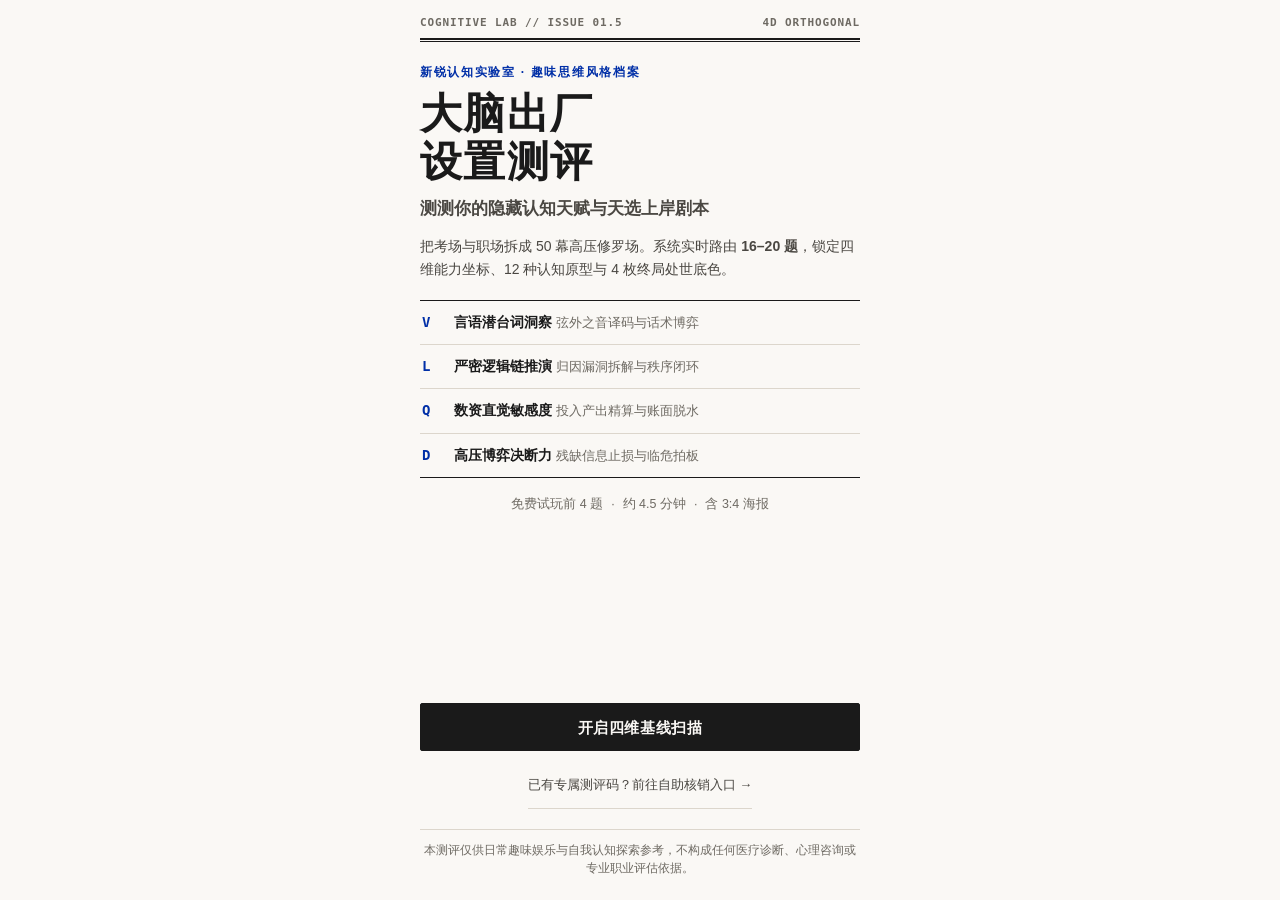
==== index.html @ 061a3fd7 "feat: 大脑出厂设置测评 50题池 v1.5" ====
<!DOCTYPE html>
<html lang="zh-CN">
<head>
<meta charset="UTF-8">
<meta name="viewport" content="width=device-width,initial-scale=1,viewport-fit=cover">
<title>大脑出厂设置测评 · 隐藏认知天赋与天选上岸剧本</title>
<meta name="description" content="50 题四维正交自适应趣味认知测评：测出言语洞察、逻辑推演、数资直觉与高压决断底色，生成 3:4 杂志风专属认知档案海报。">
<meta name="theme-color" content="#FAF8F5">
<link rel="icon" href="data:image/svg+xml,<svg xmlns='http://www.w3.org/2000/svg' viewBox='0 0 32 32'><rect width='32' height='32' fill='%23FAF8F5'/><polygon points='16,4 28,16 16,28 4,16' fill='none' stroke='%23002FA7' stroke-width='3'/></svg>">
<meta property="og:type" content="website">
<meta property="og:locale" content="zh_CN">
<meta property="og:title" content="大脑出厂设置测评 · 隐藏认知天赋与天选上岸剧本">
<meta property="og:description" content="50 题正交自适应修罗场测评 · 12 原型 × 4 终局处世底色，解锁四维雷达图与赛道适配。">
<script type="application/ld+json">{"@context":"https://schema.org","@type":"SoftwareApplication","name":"大脑出厂设置测评","applicationCategory":"LifestyleApplication","operatingSystem":"Web","inLanguage":"zh-CN","softwareVersion":"1.5.0-50q","offers":{"@type":"Offer","price":"0","priceCurrency":"CNY"}}</script>
<link rel="stylesheet" href="css/main.css">
<script defer src="js/config.js"></script><script defer src="js/questions.js"></script><script defer src="js/archetypes.js"></script><script defer src="js/auth.js"></script><script defer src="js/engine.js"></script><script defer src="js/tracker.js"></script><script defer src="js/poster.js"></script><script defer src="js/app.js"></script>
</head>
<body>
<div class="shell">
  <div id="stage-toast" class="toast" role="status" aria-live="polite" hidden></div>

  <section id="view-cover" class="view">
    <header class="mast"><div class="row-sb"><span class="mono">COGNITIVE LAB // ISSUE 01.5</span><span class="mono">4D ORTHOGONAL</span></div><div class="drule"></div></header>
    <main class="col f1">
      <p class="eyebrow">新锐认知实验室 · 趣味思维风格档案</p>
      <h1 class="ctitle">大脑出厂<br>设置测评</h1>
      <p class="csub">测测你的隐藏认知天赋与天选上岸剧本</p>
      <div id="cover-unlock-banner" class="ubanner" hidden></div>
      <p class="clead">把考场与职场拆成 50 幕高压修罗场。系统实时路由 <strong>16–20 题</strong>，锁定四维能力坐标、12 种认知原型与 4 枚终局处世底色。</p>
      <div class="didx">
        <div class="drow"><span class="dcode">V</span><div><b>言语潜台词洞察</b> <span>弦外之音译码与话术博弈</span></div></div>
        <div class="drow"><span class="dcode">L</span><div><b>严密逻辑链推演</b> <span>归因漏洞拆解与秩序闭环</span></div></div>
        <div class="drow"><span class="dcode">Q</span><div><b>数资直觉敏感度</b> <span>投入产出精算与账面脱水</span></div></div>
        <div class="drow"><span class="dcode">D</span><div><b>高压博弈决断力</b> <span>残缺信息止损与临危拍板</span></div></div>
      </div>
      <div class="cspecs"><span>免费试玩前 4 题</span><span>·</span><span>约 4.5 分钟</span><span>·</span><span>含 3:4 海报</span></div>
      <div class="cact">
        <button id="btn-start-quiz" type="button" class="btn bp blk">开启四维基线扫描</button>
        <a href="claim.html" class="lsub">已有专属测评码？前往自助核销入口 →</a>
      </div>
    </main>
  </section>

  <section id="view-quiz" class="view" hidden>
    <header class="qhd">
      <div class="row-sb"><span id="quiz-stage-label" class="slb">阶段 I · 全维基线扫描</span><span id="quiz-convergence-pct" class="mono ink">档案收敛度 10%</span></div>
      <div class="ptrk" role="progressbar" aria-valuemin="0" aria-valuemax="100"><div id="quiz-progress-fill" class="pfil" style="width:10%"></div></div>
    </header>
    <main class="col f1">
      <div class="cmeta"><span id="quiz-seq-tag" class="mono cseq">CASE 01</span><span id="quiz-scene-tag" class="stag"></span></div>
      <h2 id="quiz-stem" class="qstem"></h2>
      <div id="quiz-options" class="col g10" role="radiogroup"></div>
    </main>
    <footer class="qft row-sb">
      <button id="btn-prev-q" type="button" class="btn bg" disabled>← 返回上一题</button>
      <button id="btn-reset-draft" type="button" class="btm">返回封面</button>
    </footer>
  </section>

  <section id="view-loading" class="view vload" hidden>
    <div class="lbox">
      <div class="lmark" aria-hidden="true"><span class="d1"></span><span class="d2"></span></div>
      <p class="mono">VECTOR CONVERGENCE // 100%</p>
      <h2 class="ltitle">正在封存你的认知出厂档案</h2>
      <p id="loading-status-text" class="mut">正在校准四维正交权重矩阵…</p>
    </div>
  </section>

  <section id="view-result" class="view" hidden>
    <header class="mast"><div class="row-sb"><span class="mono">COGNITIVE LAB // ARCHIVE</span><span id="res-archive-no" class="mono">NO.202611-LAB0</span></div><div class="drule"></div></header>
    <article>
      <section class="rhero">
        <div class="f1 min0">
          <span id="res-rarity-badge" class="rpill"></span>
          <h1 id="res-title" class="rtitle"></h1>
          <p id="res-subtitle" class="rsub"></p>
          <p id="res-ask-summary" class="mono"></p>
        </div>
        <div class="seal" aria-hidden="true"><div id="res-seal-grid" class="sgrid"></div></div>
      </section>
      <section class="rmeta">
        <span class="mpair"><span class="mut">隐藏副核</span><b id="res-secondary-title"></b></span>
        <span class="mpair"><span class="mut">终局处世底色</span><b id="res-meta-badge" class="red"></b></span>
        <p id="res-meta-desc" class="mdesc"></p>
      </section>
      <blockquote id="res-quote" class="rquote"></blockquote>

      <section class="rsec">
        <span class="mono">01 // RADAR &amp; PERCENTILE</span><h2 class="sh2">四维能力坐标与人群分位</h2>
        <div class="rstage"><div id="res-radar-wrap"></div></div>
        <div class="phead">
          <span class="mut">主导天赋离线常模击败率</span>
          <div class="prow"><b id="res-top-pct" class="pbig"></b><span id="res-top-desc" class="pdesc"></span></div>
        </div>
        <div id="res-dim-bars" class="col g10"></div>
      </section>

      <section class="rsec">
        <span class="mono">02 // DEEP BRIEFING</span><h2 class="sh2">深度认知拆解报告</h2>
        <div class="bitem"><h3>一、优势认知长板</h3><p id="res-strength"></p></div>
        <div class="bitem"><h3>二、潜在精神内耗与决策盲区</h3><p id="res-blindspot"></p></div>
        <div class="bitem"><h3>三、天选岗位与搞钱象限建议</h3><p id="res-career"></p><div id="res-quadrant-list" class="flist"></div></div>
      </section>

      <section class="rsec">
        <span class="mono">03 // SOCIAL PAIR</span><h2 class="sh2">上岸搭子与职场天敌</h2>
        <div class="sgrid2">
          <div class="scell"><span class="stg blue">最佳上岸 / 搞钱搭子</span><b id="res-partner-title" class="snm"></b><p id="res-partner-sub" class="ssub"></p></div>
          <div class="scell"><span class="stg red">磁场相斥职场天敌</span><b id="res-nemesis-title" class="snm"></b><p id="res-nemesis-sub" class="ssub"></p></div>
        </div>
      </section>

      <section class="ract col g10">
        <button id="btn-open-poster" type="button" class="btn bp blk">生成 3:4 专属认知档案海报</button>
        <button id="btn-retest" type="button" class="btn bo blk">换卷二刷 / 搭子接力测（自动避重）</button>
        <div class="row-sb wrap">
          <span class="wmk">小红书搜【大脑出厂设置测评】解锁同款档案</span>
          <button type="button" class="btm" data-action="export-events">导出本地埋点 JSON</button>
        </div>
      </section>
    </article>
  </section>

  <footer id="site-footer" class="sft"><p class="disc">本测评仅供日常趣味娱乐与自我认知探索参考，不构成任何医疗诊断、心理咨询或专业职业评估依据。</p></footer>

  <div id="modal-gate" class="mbd mgate" role="dialog" aria-modal="true" aria-hidden="true" hidden>
    <div class="gsht">
      <span class="mono">ACCESS GATE // STAGE I COMPLETE</span><h2 class="gtit">解锁完整靶向追问与认知档案</h2>
      <p id="gate-dynamic-hook" class="ghook"></p>
      <form id="gate-form" novalidate>
        <label for="input-code" class="flb">输入 10 位专属测评码（自动忽略空格与连字符）</label>
        <input id="input-code" type="text" class="cinp" autocomplete="off" autocapitalize="characters" spellcheck="false" placeholder="例如：DM-TEST-ZXZZ" maxlength="20" required>
        <p id="gate-error" class="gerr" role="alert" hidden></p>
        <button id="btn-unlock-submit" type="submit" class="btn bp blk">立即核销并继续第 5 题</button>
      </form>
      <div class="gft">
        <p class="mut">暂无测评码？前往小红书搜<b>【大脑出厂设置测评】</b>获取（单码限本机 5 次，二刷自动避重）。</p>
        <button id="btn-gate-back" type="button" class="btm">← 退回重看第 4 题</button>
      </div>
    </div>
  </div>

  <div id="modal-poster" class="mbd mpost" role="dialog" aria-modal="true" aria-hidden="true" hidden>
    <div class="psht col g10">
      <div class="row-sb"><span class="ptip">专属认知档案海报 · 3:4 高清原图</span><button id="btn-close-poster" type="button" class="bcls">关闭</button></div>
      <div class="pstg"><img id="poster-preview-img" class="pimg" src="" alt="大脑出厂设置测评专属认知天赋档案海报"></div>
      <div class="col g10">
        <p class="ptip-bottom">长按上方图片保存至相册，发给搭子测同款</p>
        <button id="btn-download-poster" type="button" class="btn bp blk" hidden>下载高清 PNG 原图</button>
      </div>
    </div>
  </div>
</div>
</body>
</html>
---- css/main.css ----
:root{--bg:#FAF8F5;--pan:#F2EFE9;--ink:#1A1A1A;--sub:#4A4742;--mut:#6E6A63;--rule:#DCD6CC;--blue:#002FA7;--red:#C83228;--sf:"Songti SC","STSong","Noto Serif SC","Noto Serif CJK SC","SimSun",Georgia,serif;--sn:"PingFang SC","Hiragino Sans GB","Noto Sans CJK SC","Microsoft YaHei",-apple-system,sans-serif;--mn:ui-monospace,"SFMono-Regular",Menlo,Consolas,monospace}
*,*::before,*::after{box-sizing:border-box}
html,body{margin:0;padding:0;width:100%;overflow-x:hidden;background:var(--bg);color:var(--ink);font:15px/1.65 var(--sn);-webkit-font-smoothing:antialiased;-webkit-tap-highlight-color:transparent}
[hidden]{display:none!important}
.shell{width:100%;max-width:480px;min-height:100dvh;margin:0 auto;padding:16px 20px calc(22px + env(safe-area-inset-bottom));display:flex;flex-direction:column}
.view,.col{display:flex;flex-direction:column}
.view,.f1{flex:1 0 auto}
.min0{min-width:0}
.g10{gap:10px}
.row-sb{display:flex;justify-content:space-between;align-items:center;gap:8px}
.wrap{flex-wrap:wrap}
.mono{font:600 11px/1.3 var(--mn);letter-spacing:.08em;color:var(--mut);text-transform:uppercase}
.ink{color:var(--ink)}.mut{font-size:12.5px;color:var(--mut)}.blue{color:var(--blue)}.red{color:var(--red)}
.mast{margin-bottom:18px}
.mast .mono{white-space:nowrap}
.drule{height:4px;margin-top:8px;border-top:2px solid var(--ink);border-bottom:1px solid var(--ink)}
.eyebrow{margin:4px 0 10px;font:600 12px/1.4 var(--sn);letter-spacing:.14em;color:var(--blue)}
.ctitle{margin:0 0 10px;font:700 42px/1.14 var(--sf);letter-spacing:.03em}
.csub{margin:0 0 14px;font:600 17px/1.4 var(--sf);color:var(--sub)}
.ubanner{margin:0 0 14px;padding:10px 12px;border-block:1px solid var(--blue);background:var(--pan);color:var(--blue);font:600 13px/1.5 var(--sn)}
.ubanner.is-warn{border-color:var(--red);color:var(--red)}
.clead{margin:0 0 18px;font-size:14px;color:var(--sub);line-height:1.7}
.clead strong{white-space:nowrap}
.didx,.ccard{border-block:1px solid var(--ink);margin-bottom:16px}
.ccard{padding:16px 0}
.drow{display:flex;align-items:baseline;gap:14px;padding:10px 2px;border-bottom:1px solid var(--rule);font-size:14px}
.drow:last-child,.bitem:last-child{border-bottom:none}
.drow span:last-child{font-size:12.5px;color:var(--mut)}
.dcode{font:700 14px/1 var(--mn);color:var(--blue);width:18px;flex-shrink:0}
.cspecs{display:flex;justify-content:center;gap:8px;margin-bottom:14px;font-size:12.5px;color:var(--mut)}
.cact{margin-top:auto;display:flex;flex-direction:column;align-items:center;gap:10px}
.lsub{font-size:13px;color:var(--sub);text-decoration:none;border-bottom:1px solid var(--rule);min-height:48px;display:inline-flex;align-items:center}

.btn{display:inline-flex;align-items:center;justify-content:center;min-height:48px;padding:12px 18px;font:600 15px/1 var(--sn);letter-spacing:.04em;border-radius:2px;cursor:pointer;border:1.5px solid var(--ink);transition:transform .16s ease,background-color .16s ease}
.btn:active{transform:scale(.985)}
.btn:disabled{opacity:.36;cursor:not-allowed;transform:none}
.blk{width:100%}.bp{background:var(--ink);color:var(--bg)}.bo{background:transparent;color:var(--ink)}.bg{background:transparent;color:var(--sub);border-color:var(--rule);font-size:14px;padding:10px 14px}
.btm{background:none;border:none;padding:10px 4px;min-height:48px;font-size:13px;color:var(--mut);cursor:pointer;text-decoration:underline;text-underline-offset:3px}

.qhd{margin-bottom:18px}
.slb{font:600 12.5px/1.3 var(--sn);color:var(--blue)}
.slb.is-alert,.gerr{color:var(--red)}
.ptrk{width:100%;height:3px;margin-top:8px;background:var(--rule);overflow:hidden}
.pfil{height:100%;background:var(--blue);transition:width .28s ease}
.pfil.is-alert{background:var(--red)}
.cmeta{display:flex;align-items:center;gap:10px;margin-bottom:10px;padding-bottom:8px;border-bottom:1px solid var(--rule)}
.cseq{color:var(--ink);padding-right:10px;border-right:1px solid var(--rule)}
.stag{font:600 12.5px/1.3 var(--sn);color:var(--sub)}
.qstem{margin:0 0 16px;font:700 18px/1.56 var(--sf)}
.option-btn{width:100%;min-height:54px;padding:12px 14px;background:var(--bg);border:1px solid var(--ink);border-radius:2px;display:flex;align-items:flex-start;gap:12px;text-align:left;cursor:pointer;color:var(--ink);font:14.5px/1.5 var(--sn);transition:transform .16s ease,background-color .16s ease}
.option-btn:hover{background:var(--pan)}
.option-btn.is-revisit{background:var(--pan);border-color:var(--blue)}
.option-btn.is-selected{transform:scale(.98);background:var(--ink);color:var(--bg)}
.option-key{font:700 13px/1 var(--mn);width:24px;height:24px;border:1px solid currentColor;display:inline-flex;align-items:center;justify-content:center;flex-shrink:0;margin-top:1px}
.option-text{flex:1}
.qft{margin-top:16px;padding-top:12px;border-top:1px solid var(--rule)}
.toast{position:fixed;top:14px;left:50%;transform:translateX(-50%);width:calc(100% - 32px);max-width:440px;z-index:60;background:var(--ink);color:var(--bg);padding:10px 14px;font-size:13px;text-align:center;border-radius:2px}

.vload{justify-content:center;align-items:center;text-align:center}
.lbox{padding:32px 16px}
.lmark{width:54px;height:54px;margin:0 auto 22px;position:relative}
.d1,.d2{position:absolute;inset:0;border:1.5px solid var(--ink);transform:rotate(45deg);animation:sp 2.4s linear infinite}
.d2{inset:10px;border-color:var(--blue);animation-direction:reverse;animation-duration:1.8s}
@keyframes sp{from{transform:rotate(45deg)}to{transform:rotate(405deg)}}
.ltitle{margin:8px 0;font:700 22px/1.3 var(--sf)}

.rhero{display:flex;justify-content:space-between;align-items:flex-start;gap:14px;padding-bottom:14px;border-bottom:1px solid var(--ink)}
.rpill{display:inline-block;padding:2px 9px;font:600 12px/1.4 var(--sn);color:var(--blue);border:1px solid var(--blue);border-radius:2px;margin-bottom:8px}
.rpill.is-ssr{color:var(--red);border-color:var(--red)}
.rtitle{margin:0 0 6px;font:700 30px/1.2 var(--sf)}
.rsub{margin:0 0 6px;font-size:13.5px;color:var(--sub)}
.seal{width:68px;height:68px;flex-shrink:0;border:2.5px solid var(--red);padding:3px;transform:rotate(-6deg);margin-top:6px}
.sgrid{width:100%;height:100%;border:1px solid var(--red);display:grid;grid-template:1fr 1fr/1fr 1fr;place-items:center;font:700 20px/1 var(--sf);color:var(--red)}
.rmeta{padding:12px 0;border-bottom:1px solid var(--rule);display:flex;flex-direction:column;gap:5px;font-size:14px}
.mpair{display:flex;align-items:baseline;gap:8px}
.mdesc{margin:2px 0 0;font-size:13px;color:var(--sub)}
.rquote{margin:16px 0 20px;padding:14px 16px;background:var(--pan);border-left:3.5px solid var(--red);font:600 16.5px/1.6 var(--sf)}
.rsec{padding-top:16px;margin-bottom:20px;border-top:1px solid var(--ink)}
.sh2{margin:4px 0 12px;font:700 19px/1.3 var(--sf)}
.rstage{max-width:310px;margin:0 auto 12px}
.phead{padding:12px 0;border-block:1px solid var(--rule);margin-bottom:14px}
.prow{display:flex;align-items:baseline;flex-wrap:wrap;gap:4px 12px;margin-top:4px}
.pbig{font:700 32px/1.1 var(--mn);color:var(--blue)}
.pdesc{font-size:14px;font-weight:600}
.metric-head{display:flex;justify-content:space-between;align-items:baseline;margin-bottom:5px;font-size:13.5px}
.metric-name em{font-style:normal;font-size:12px;color:var(--mut)}
.metric-pct{font:600 12.5px/1 var(--mn);color:var(--sub)}
.metric-row.is-lead .metric-pct,.fit-pct{color:var(--blue)}
.metric-track{height:4px;background:#E5DFD5;overflow:hidden}
.metric-fill{height:100%;background:var(--ink)}
.metric-row.is-lead .metric-fill{background:var(--blue)}
.bitem{padding:11px 0;border-bottom:1px solid var(--rule)}
.bitem h3{margin:0 0 6px;font-size:15px}
.bitem p{margin:0;font-size:14.5px;color:var(--sub);line-height:1.72;text-align:justify}
.flist{margin-top:10px;padding-top:10px;border-top:1px dashed var(--rule);display:flex;flex-direction:column;gap:7px}
.fit-row{display:flex;align-items:baseline;gap:8px;font-size:13.5px}
.fit-role{font-weight:600}.fit-dots{flex:1;border-bottom:1px dotted #BDB6AA}.fit-pct{font:700 13.5px/1 var(--mn)}
.sgrid2{display:grid;grid-template-columns:1fr 1fr;gap:12px}
.scell{padding:12px;border:1px solid var(--ink);background:var(--pan)}
.stg{display:block;font:700 11.5px/1.3 var(--sn);margin-bottom:5px}
.snm{display:block;font:700 16px/1.3 var(--sf);margin-bottom:4px}
.ssub{margin:0;font-size:12px;color:var(--mut);line-height:1.45}
.ract{padding-top:14px;border-top:2px solid var(--ink)}
.wmk{font:600 12.5px/1.4 var(--sn);color:var(--sub)}

.mbd{position:fixed;inset:0;z-index:80;display:flex;align-items:center;justify-content:center;padding:20px}
.mgate{background:rgba(250,248,245,.86);-webkit-backdrop-filter:blur(14px);backdrop-filter:blur(14px)}
.gsht{width:100%;max-width:400px;background:var(--bg);border:2px solid var(--ink);padding:20px}
.gtit{margin:6px 0 12px;font:700 22px/1.3 var(--sf)}
.ghook{margin:0 0 16px;padding:12px;background:var(--pan);border-left:3px solid var(--blue);font-size:13.5px;line-height:1.65;color:var(--sub)}
.ghook strong{color:var(--ink)}
.flb{display:block;font:600 12.5px/1.4 var(--sn);color:var(--sub);margin-bottom:8px}
.cinp{width:100%;min-height:48px;padding:10px 14px;margin-bottom:12px;font:700 16px/1.2 var(--mn);letter-spacing:.08em;text-transform:uppercase;color:var(--ink);background:#FFF;border:1.5px solid var(--ink);border-radius:2px;outline:none}
.cinp:focus{border-color:var(--blue)}
.gerr{margin:-4px 0 12px;font:600 13px/1.45 var(--sn)}
.gft{margin-top:14px;padding-top:12px;border-top:1px solid var(--rule);text-align:center}
.gft p{margin:0 0 4px;line-height:1.6}

.mpost{background:rgba(26,26,26,.92);padding:12px 14px calc(14px + env(safe-area-inset-bottom))}
.psht{width:100%;max-width:440px;max-height:100%}
.ptip{font:600 13px/1.4 var(--sn);color:#FAF8F5}
.bcls{min-width:56px;min-height:48px;background:transparent;color:var(--bg);border:1px solid rgba(250,248,245,.5);border-radius:2px;font-size:13px;cursor:pointer}
.pstg{flex:1;min-height:0;display:flex;align-items:center;justify-content:center;overflow:auto}
.pimg{display:block;width:100%;max-width:390px;max-height:74dvh;height:auto;object-fit:contain;-webkit-touch-callout:default;user-select:auto}
.ptip-bottom{margin:0;text-align:center;font:600 13.5px/1.4 var(--sn);color:#FAF8F5}
.mpost .bp{background:var(--bg);color:var(--ink);border-color:var(--bg)}

.sft{margin-top:20px;padding-top:12px;border-top:1px solid var(--rule)}
.disc{margin:0;font-size:11.5px;line-height:1.55;color:var(--mut);text-align:center}
.cstat{margin:10px 0 0;padding:10px 12px;font:600 13px/1.5 var(--sn);background:var(--pan);border-left:3px solid var(--blue);color:var(--blue)}
.cstat.is-err{border-left-color:var(--red);color:var(--red)}
.faq{margin:0;padding-left:18px;font-size:13.5px;color:var(--sub);line-height:1.7}
.faq li{margin-bottom:8px}
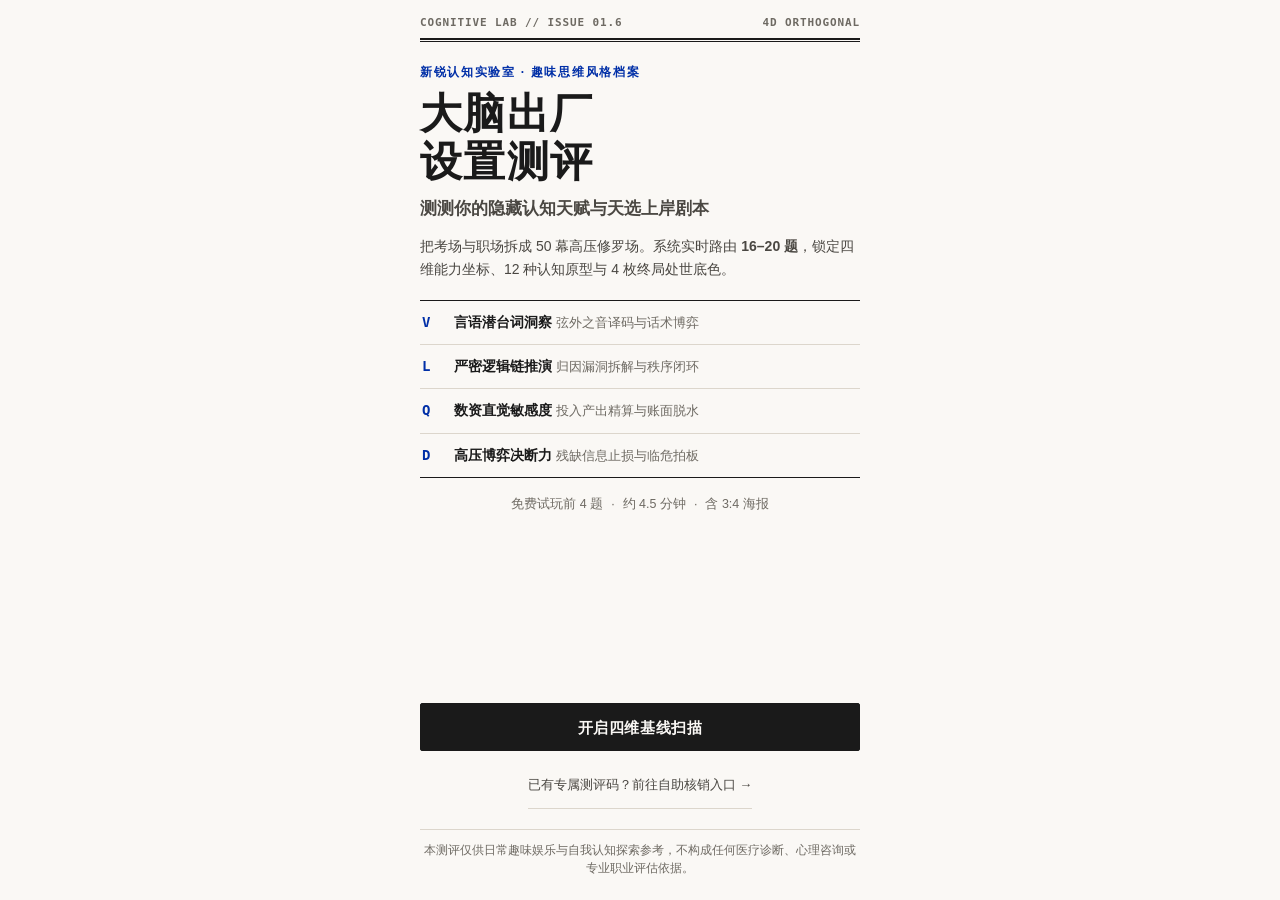
==== commit b4ff9400: "fix(v1.6): 门禁键盘绕过 + 原型辨识度坍缩" ====
--- a/index.html
+++ b/index.html
@@ -11,145 +11,136 @@
 <meta property="og:locale" content="zh_CN">
 <meta property="og:title" content="大脑出厂设置测评 · 隐藏认知天赋与天选上岸剧本">
 <meta property="og:description" content="50 题正交自适应修罗场测评 · 12 原型 × 4 终局处世底色，解锁四维雷达图与赛道适配。">
-<script type="application/ld+json">{"@context":"https://schema.org","@type":"SoftwareApplication","name":"大脑出厂设置测评","applicationCategory":"LifestyleApplication","operatingSystem":"Web","inLanguage":"zh-CN","softwareVersion":"1.5.0-50q","offers":{"@type":"Offer","price":"0","priceCurrency":"CNY"}}</script>
+<script type="application/ld+json">{"@context":"https://schema.org","@type":"SoftwareApplication","name":"大脑出厂设置测评","applicationCategory":"LifestyleApplication","operatingSystem":"Web","inLanguage":"zh-CN","softwareVersion":"1.6.0-50q","offers":{"@type":"Offer","price":"0","priceCurrency":"CNY"}}</script>
 <link rel="stylesheet" href="css/main.css">
 <script defer src="js/config.js"></script><script defer src="js/questions.js"></script><script defer src="js/archetypes.js"></script><script defer src="js/auth.js"></script><script defer src="js/engine.js"></script><script defer src="js/tracker.js"></script><script defer src="js/poster.js"></script><script defer src="js/app.js"></script>
 </head>
 <body>
 <div class="shell">
-  <div id="stage-toast" class="toast" role="status" aria-live="polite" hidden></div>
-
-  <section id="view-cover" class="view">
-    <header class="mast"><div class="row-sb"><span class="mono">COGNITIVE LAB // ISSUE 01.5</span><span class="mono">4D ORTHOGONAL</span></div><div class="drule"></div></header>
-    <main class="col f1">
-      <p class="eyebrow">新锐认知实验室 · 趣味思维风格档案</p>
-      <h1 class="ctitle">大脑出厂<br>设置测评</h1>
-      <p class="csub">测测你的隐藏认知天赋与天选上岸剧本</p>
-      <div id="cover-unlock-banner" class="ubanner" hidden></div>
-      <p class="clead">把考场与职场拆成 50 幕高压修罗场。系统实时路由 <strong>16–20 题</strong>，锁定四维能力坐标、12 种认知原型与 4 枚终局处世底色。</p>
-      <div class="didx">
-        <div class="drow"><span class="dcode">V</span><div><b>言语潜台词洞察</b> <span>弦外之音译码与话术博弈</span></div></div>
-        <div class="drow"><span class="dcode">L</span><div><b>严密逻辑链推演</b> <span>归因漏洞拆解与秩序闭环</span></div></div>
-        <div class="drow"><span class="dcode">Q</span><div><b>数资直觉敏感度</b> <span>投入产出精算与账面脱水</span></div></div>
-        <div class="drow"><span class="dcode">D</span><div><b>高压博弈决断力</b> <span>残缺信息止损与临危拍板</span></div></div>
-      </div>
-      <div class="cspecs"><span>免费试玩前 4 题</span><span>·</span><span>约 4.5 分钟</span><span>·</span><span>含 3:4 海报</span></div>
-      <div class="cact">
-        <button id="btn-start-quiz" type="button" class="btn bp blk">开启四维基线扫描</button>
-        <a href="claim.html" class="lsub">已有专属测评码？前往自助核销入口 →</a>
-      </div>
-    </main>
-  </section>
-
-  <section id="view-quiz" class="view" hidden>
-    <header class="qhd">
-      <div class="row-sb"><span id="quiz-stage-label" class="slb">阶段 I · 全维基线扫描</span><span id="quiz-convergence-pct" class="mono ink">档案收敛度 10%</span></div>
-      <div class="ptrk" role="progressbar" aria-valuemin="0" aria-valuemax="100"><div id="quiz-progress-fill" class="pfil" style="width:10%"></div></div>
-    </header>
-    <main class="col f1">
-      <div class="cmeta"><span id="quiz-seq-tag" class="mono cseq">CASE 01</span><span id="quiz-scene-tag" class="stag"></span></div>
-      <h2 id="quiz-stem" class="qstem"></h2>
-      <div id="quiz-options" class="col g10" role="radiogroup"></div>
-    </main>
-    <footer class="qft row-sb">
-      <button id="btn-prev-q" type="button" class="btn bg" disabled>← 返回上一题</button>
-      <button id="btn-reset-draft" type="button" class="btm">返回封面</button>
-    </footer>
-  </section>
-
-  <section id="view-loading" class="view vload" hidden>
-    <div class="lbox">
-      <div class="lmark" aria-hidden="true"><span class="d1"></span><span class="d2"></span></div>
-      <p class="mono">VECTOR CONVERGENCE // 100%</p>
-      <h2 class="ltitle">正在封存你的认知出厂档案</h2>
-      <p id="loading-status-text" class="mut">正在校准四维正交权重矩阵…</p>
-    </div>
-  </section>
-
-  <section id="view-result" class="view" hidden>
-    <header class="mast"><div class="row-sb"><span class="mono">COGNITIVE LAB // ARCHIVE</span><span id="res-archive-no" class="mono">NO.202611-LAB0</span></div><div class="drule"></div></header>
-    <article>
-      <section class="rhero">
-        <div class="f1 min0">
-          <span id="res-rarity-badge" class="rpill"></span>
-          <h1 id="res-title" class="rtitle"></h1>
-          <p id="res-subtitle" class="rsub"></p>
-          <p id="res-ask-summary" class="mono"></p>
-        </div>
-        <div class="seal" aria-hidden="true"><div id="res-seal-grid" class="sgrid"></div></div>
-      </section>
-      <section class="rmeta">
-        <span class="mpair"><span class="mut">隐藏副核</span><b id="res-secondary-title"></b></span>
-        <span class="mpair"><span class="mut">终局处世底色</span><b id="res-meta-badge" class="red"></b></span>
-        <p id="res-meta-desc" class="mdesc"></p>
-      </section>
-      <blockquote id="res-quote" class="rquote"></blockquote>
-
-      <section class="rsec">
-        <span class="mono">01 // RADAR &amp; PERCENTILE</span><h2 class="sh2">四维能力坐标与人群分位</h2>
-        <div class="rstage"><div id="res-radar-wrap"></div></div>
-        <div class="phead">
-          <span class="mut">主导天赋离线常模击败率</span>
-          <div class="prow"><b id="res-top-pct" class="pbig"></b><span id="res-top-desc" class="pdesc"></span></div>
-        </div>
-        <div id="res-dim-bars" class="col g10"></div>
-      </section>
-
-      <section class="rsec">
-        <span class="mono">02 // DEEP BRIEFING</span><h2 class="sh2">深度认知拆解报告</h2>
-        <div class="bitem"><h3>一、优势认知长板</h3><p id="res-strength"></p></div>
-        <div class="bitem"><h3>二、潜在精神内耗与决策盲区</h3><p id="res-blindspot"></p></div>
-        <div class="bitem"><h3>三、天选岗位与搞钱象限建议</h3><p id="res-career"></p><div id="res-quadrant-list" class="flist"></div></div>
-      </section>
-
-      <section class="rsec">
-        <span class="mono">03 // SOCIAL PAIR</span><h2 class="sh2">上岸搭子与职场天敌</h2>
-        <div class="sgrid2">
-          <div class="scell"><span class="stg blue">最佳上岸 / 搞钱搭子</span><b id="res-partner-title" class="snm"></b><p id="res-partner-sub" class="ssub"></p></div>
-          <div class="scell"><span class="stg red">磁场相斥职场天敌</span><b id="res-nemesis-title" class="snm"></b><p id="res-nemesis-sub" class="ssub"></p></div>
-        </div>
-      </section>
-
-      <section class="ract col g10">
-        <button id="btn-open-poster" type="button" class="btn bp blk">生成 3:4 专属认知档案海报</button>
-        <button id="btn-retest" type="button" class="btn bo blk">换卷二刷 / 搭子接力测（自动避重）</button>
-        <div class="row-sb wrap">
-          <span class="wmk">小红书搜【大脑出厂设置测评】解锁同款档案</span>
-          <button type="button" class="btm" data-action="export-events">导出本地埋点 JSON</button>
-        </div>
-      </section>
-    </article>
-  </section>
-
-  <footer id="site-footer" class="sft"><p class="disc">本测评仅供日常趣味娱乐与自我认知探索参考，不构成任何医疗诊断、心理咨询或专业职业评估依据。</p></footer>
-
-  <div id="modal-gate" class="mbd mgate" role="dialog" aria-modal="true" aria-hidden="true" hidden>
-    <div class="gsht">
-      <span class="mono">ACCESS GATE // STAGE I COMPLETE</span><h2 class="gtit">解锁完整靶向追问与认知档案</h2>
-      <p id="gate-dynamic-hook" class="ghook"></p>
-      <form id="gate-form" novalidate>
-        <label for="input-code" class="flb">输入 10 位专属测评码（自动忽略空格与连字符）</label>
-        <input id="input-code" type="text" class="cinp" autocomplete="off" autocapitalize="characters" spellcheck="false" placeholder="例如：DM-TEST-ZXZZ" maxlength="20" required>
-        <p id="gate-error" class="gerr" role="alert" hidden></p>
-        <button id="btn-unlock-submit" type="submit" class="btn bp blk">立即核销并继续第 5 题</button>
-      </form>
-      <div class="gft">
-        <p class="mut">暂无测评码？前往小红书搜<b>【大脑出厂设置测评】</b>获取（单码限本机 5 次，二刷自动避重）。</p>
-        <button id="btn-gate-back" type="button" class="btm">← 退回重看第 4 题</button>
-      </div>
-    </div>
-  </div>
-
-  <div id="modal-poster" class="mbd mpost" role="dialog" aria-modal="true" aria-hidden="true" hidden>
-    <div class="psht col g10">
-      <div class="row-sb"><span class="ptip">专属认知档案海报 · 3:4 高清原图</span><button id="btn-close-poster" type="button" class="bcls">关闭</button></div>
-      <div class="pstg"><img id="poster-preview-img" class="pimg" src="" alt="大脑出厂设置测评专属认知天赋档案海报"></div>
-      <div class="col g10">
-        <p class="ptip-bottom">长按上方图片保存至相册，发给搭子测同款</p>
-        <button id="btn-download-poster" type="button" class="btn bp blk" hidden>下载高清 PNG 原图</button>
-      </div>
-    </div>
-  </div>
+<div id="stage-toast" class="toast" role="status" aria-live="polite" hidden></div>
+<div id="app-main" class="col f1">
+<section id="view-cover" class="view">
+<header class="mast"><div class="row-sb"><span class="mono">COGNITIVE LAB // ISSUE 01.6</span><span class="mono">4D ORTHOGONAL</span></div><div class="drule"></div></header>
+<main class="col f1">
+<p class="eyebrow">新锐认知实验室 · 趣味思维风格档案</p>
+<h1 class="ctitle">大脑出厂<br>设置测评</h1>
+<p class="csub">测测你的隐藏认知天赋与天选上岸剧本</p>
+<div id="cover-unlock-banner" class="ubanner" hidden></div>
+<p class="clead">把考场与职场拆成 50 幕高压修罗场。系统实时路由 <strong>16–20 题</strong>，锁定四维能力坐标、12 种认知原型与 4 枚终局处世底色。</p>
+<div class="didx">
+<div class="drow"><span class="dcode">V</span><div><b>言语潜台词洞察</b> <span>弦外之音译码与话术博弈</span></div></div>
+<div class="drow"><span class="dcode">L</span><div><b>严密逻辑链推演</b> <span>归因漏洞拆解与秩序闭环</span></div></div>
+<div class="drow"><span class="dcode">Q</span><div><b>数资直觉敏感度</b> <span>投入产出精算与账面脱水</span></div></div>
+<div class="drow"><span class="dcode">D</span><div><b>高压博弈决断力</b> <span>残缺信息止损与临危拍板</span></div></div>
+</div>
+<div class="cspecs"><span>免费试玩前 4 题</span><span>·</span><span>约 4.5 分钟</span><span>·</span><span>含 3:4 海报</span></div>
+<div class="cact">
+<button id="btn-start-quiz" type="button" class="btn bp blk">开启四维基线扫描</button>
+<a href="claim.html" class="lsub">已有专属测评码？前往自助核销入口 →</a>
+</div>
+</main>
+</section>
+<section id="view-quiz" class="view" hidden>
+<header class="qhd">
+<div class="row-sb"><span id="quiz-stage-label" class="slb">阶段 I · 全维基线扫描</span><span id="quiz-convergence-pct" class="mono ink">档案收敛度 10%</span></div>
+<div class="ptrk" role="progressbar" aria-valuemin="0" aria-valuemax="100"><div id="quiz-progress-fill" class="pfil" style="width:10%"></div></div>
+</header>
+<main class="col f1">
+<div class="cmeta"><span id="quiz-seq-tag" class="mono cseq">CASE 01</span><span id="quiz-scene-tag" class="stag"></span></div>
+<h2 id="quiz-stem" class="qstem"></h2>
+<div id="quiz-options" class="col g10" role="radiogroup"></div>
+</main>
+<footer class="qft row-sb">
+<button id="btn-prev-q" type="button" class="btn bg" disabled>← 返回上一题</button>
+<button id="btn-reset-draft" type="button" class="btm">返回封面</button>
+</footer>
+</section>
+<section id="view-loading" class="view vload" hidden>
+<div class="lbox">
+<div class="lmark" aria-hidden="true"><span class="d1"></span><span class="d2"></span></div>
+<p class="mono">VECTOR CONVERGENCE // 100%</p>
+<h2 class="ltitle">正在封存你的认知出厂档案</h2>
+<p id="loading-status-text" class="mut">正在校准四维正交权重矩阵…</p>
+</div>
+</section>
+<section id="view-result" class="view" hidden>
+<header class="mast"><div class="row-sb"><span class="mono">COGNITIVE LAB // ARCHIVE</span><span id="res-archive-no" class="mono">NO.202611-LAB0</span></div><div class="drule"></div></header>
+<article>
+<section class="rhero">
+<div class="f1 min0">
+<span id="res-rarity-badge" class="rpill"></span>
+<h1 id="res-title" class="rtitle"></h1>
+<p id="res-subtitle" class="rsub"></p>
+<p id="res-ask-summary" class="mono"></p>
+</div>
+<div class="seal" aria-hidden="true"><div id="res-seal-grid" class="sgrid"></div></div>
+</section>
+<section class="rmeta">
+<span class="mpair"><span class="mut">隐藏副核</span><b id="res-secondary-title"></b></span>
+<span class="mpair"><span class="mut">终局处世底色</span><b id="res-meta-badge" class="red"></b></span>
+<p id="res-meta-desc" class="mdesc"></p>
+</section>
+<blockquote id="res-quote" class="rquote"></blockquote>
+<section class="rsec">
+<span class="mono">01 // RADAR &amp; PERCENTILE</span><h2 class="sh2">四维能力坐标与人群分位</h2>
+<div class="rstage"><div id="res-radar-wrap"></div></div>
+<div class="phead">
+<span class="mut">主导天赋离线常模击败率</span>
+<div class="prow"><b id="res-top-pct" class="pbig"></b><span id="res-top-desc" class="pdesc"></span></div>
+</div>
+<div id="res-dim-bars" class="col g10"></div>
+</section>
+<section class="rsec">
+<span class="mono">02 // DEEP BRIEFING</span><h2 class="sh2">深度认知拆解报告</h2>
+<div class="bitem"><h3>一、优势认知长板</h3><p id="res-strength"></p></div>
+<div class="bitem"><h3>二、潜在精神内耗与决策盲区</h3><p id="res-blindspot"></p></div>
+<div class="bitem"><h3>三、天选岗位与搞钱象限建议</h3><p id="res-career"></p><div id="res-quadrant-list" class="flist"></div></div>
+</section>
+<section class="rsec">
+<span class="mono">03 // SOCIAL PAIR</span><h2 class="sh2">上岸搭子与职场天敌</h2>
+<div class="sgrid2">
+<div class="scell"><span class="stg blue">最佳上岸 / 搞钱搭子</span><b id="res-partner-title" class="snm"></b><p id="res-partner-sub" class="ssub"></p></div>
+<div class="scell"><span class="stg red">磁场相斥职场天敌</span><b id="res-nemesis-title" class="snm"></b><p id="res-nemesis-sub" class="ssub"></p></div>
+</div>
+</section>
+<section class="ract col g10">
+<button id="btn-open-poster" type="button" class="btn bp blk">生成 3:4 专属认知档案海报</button>
+<button id="btn-retest" type="button" class="btn bo blk">换卷二刷 / 搭子接力测（自动避重）</button>
+<div class="row-sb wrap">
+<span class="wmk">小红书搜【大脑出厂设置测评】解锁同款档案</span>
+<button type="button" class="btm" data-action="export-events">导出本地埋点 JSON</button>
+</div>
+</section>
+</article>
+</section>
+<footer id="site-footer" class="sft"><p class="disc">本测评仅供日常趣味娱乐与自我认知探索参考，不构成任何医疗诊断、心理咨询或专业职业评估依据。</p></footer>
+</div>
+<div id="modal-gate" class="mbd mgate" role="dialog" aria-modal="true" aria-hidden="true" hidden>
+<div class="gsht">
+<span class="mono">ACCESS GATE // STAGE I COMPLETE</span><h2 class="gtit">解锁完整靶向追问与认知档案</h2>
+<p id="gate-dynamic-hook" class="ghook"></p>
+<form id="gate-form" novalidate>
+<label for="input-code" class="flb">输入 10 位专属测评码（自动忽略空格与连字符）</label>
+<input id="input-code" type="text" class="cinp" autocomplete="off" autocapitalize="characters" spellcheck="false" placeholder="例如：DM-TEST-ZXZZ" maxlength="20" required>
+<p id="gate-error" class="gerr" role="alert" hidden></p>
+<button id="btn-unlock-submit" type="submit" class="btn bp blk">立即核销并继续第 5 题</button>
+</form>
+<div class="gft">
+<p class="mut">暂无测评码？前往小红书搜<b>【大脑出厂设置测评】</b>获取（单码限本机 5 次，二刷自动避重）。</p>
+<button id="btn-gate-back" type="button" class="btm">← 退回重看第 4 题</button>
+</div>
+</div>
+</div>
+<div id="modal-poster" class="mbd mpost" role="dialog" aria-modal="true" aria-hidden="true" hidden>
+<div class="psht col g10">
+<div class="row-sb"><span class="ptip">专属认知档案海报 · 3:4 高清原图</span><button id="btn-close-poster" type="button" class="bcls">关闭</button></div>
+<div class="pstg"><img id="poster-preview-img" class="pimg" src="" alt="大脑出厂设置测评专属认知天赋档案海报"></div>
+<div class="col g10">
+<p class="ptip-bottom">长按上方图片保存至相册，发给搭子测同款</p>
+<button id="btn-download-poster" type="button" class="btn bp blk" hidden>下载高清 PNG 原图</button>
+</div>
+</div>
+</div>
 </div>
 </body>
 </html>
--- a/css/main.css
+++ b/css/main.css
@@ -2,6 +2,7 @@
 *,*::before,*::after{box-sizing:border-box}
 html,body{margin:0;padding:0;width:100%;overflow-x:hidden;background:var(--bg);color:var(--ink);font:15px/1.65 var(--sn);-webkit-font-smoothing:antialiased;-webkit-tap-highlight-color:transparent}
 [hidden]{display:none!important}
+[inert],.is-inert{pointer-events:none!important;user-select:none!important}
 .shell{width:100%;max-width:480px;min-height:100dvh;margin:0 auto;padding:16px 20px calc(22px + env(safe-area-inset-bottom));display:flex;flex-direction:column}
 .view,.col{display:flex;flex-direction:column}
 .view,.f1{flex:1 0 auto}
